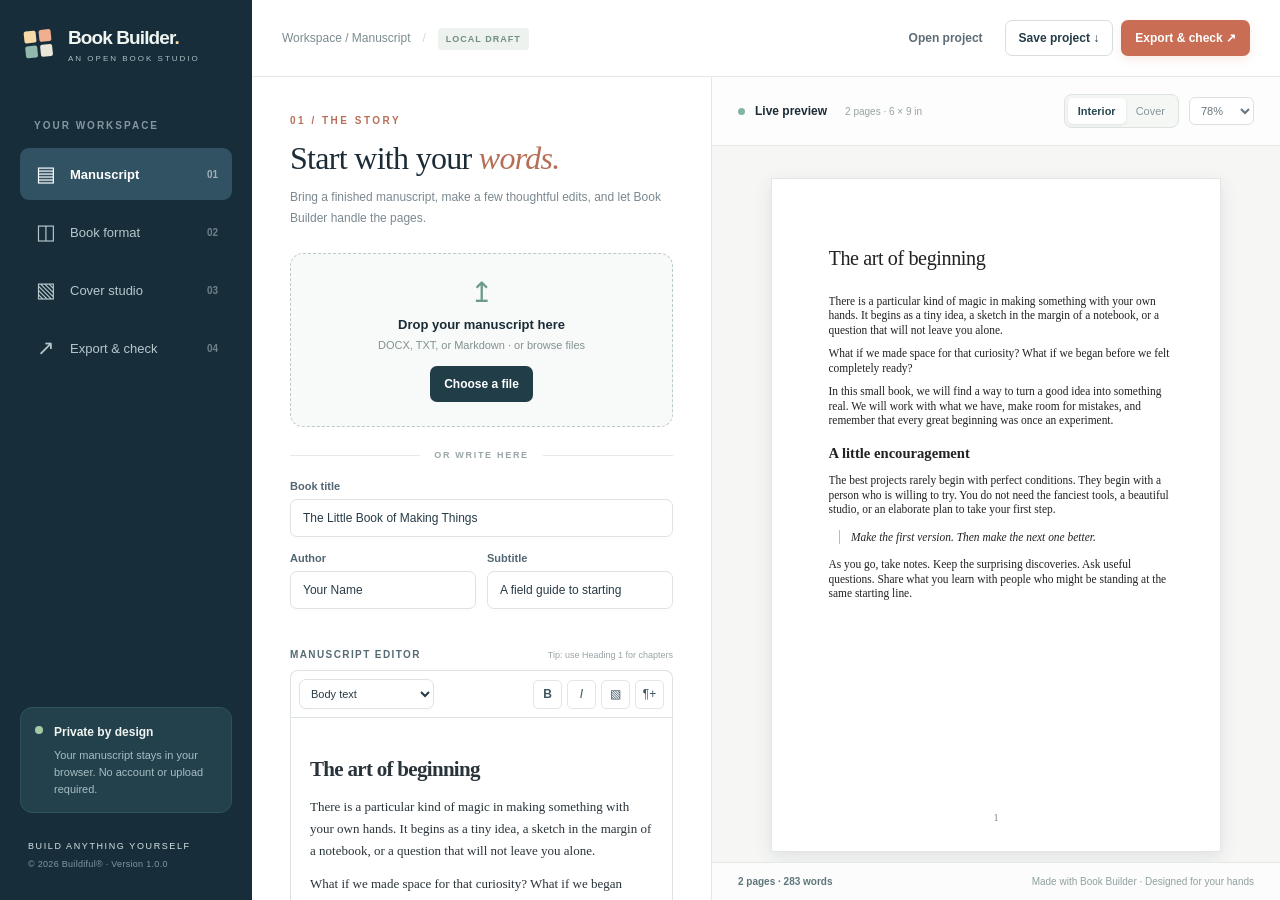
==== index.html @ 0b071a34 "First commit" ====
<!doctype html>
<html lang="en">
<head>
  <meta charset="utf-8">
  <meta name="viewport" content="width=device-width, initial-scale=1">
  <meta name="color-scheme" content="light">
  <meta name="description" content="Book Builder: a free, private, browser-based paperback formatting and cover creation studio.">
  <title>Book Builder by Buildiful®</title>
  <link rel="stylesheet" href="styles.css">
</head>
<body>
  <div class="app-shell" id="appShell">
    <aside class="sidebar">
      <div class="brand">
        <div class="brand-mark" aria-hidden="true"><span></span><span></span><span></span><span></span></div>
        <div><div class="brand-name">Book Builder<span class="brand-dot">.</span></div><div class="brand-by">AN OPEN BOOK STUDIO</div></div>
      </div>
      <div class="sidebar-caption">YOUR WORKSPACE</div>
      <nav class="section-nav" aria-label="Workspace views">
        <button type="button" class="nav-button active" data-panel="manuscript"><span class="nav-icon">▤</span><span>Manuscript</span><span class="nav-number">01</span></button>
        <button type="button" class="nav-button" data-panel="format"><span class="nav-icon">◫</span><span>Book format</span><span class="nav-number">02</span></button>
        <button type="button" class="nav-button" data-panel="cover"><span class="nav-icon">▧</span><span>Cover studio</span><span class="nav-number">03</span></button>
        <button type="button" class="nav-button" data-panel="export"><span class="nav-icon">↗</span><span>Export & check</span><span class="nav-number">04</span></button>
      </nav>
      <div class="sidebar-bottom">
        <div class="privacy-box"><span class="privacy-indicator"></span><div><strong>Private by design</strong><p>Your manuscript stays in your browser. No account or upload required.</p></div></div>
        <div class="sidebar-foot">BUILD ANYTHING YOURSELF<br><span>© 2026 Buildiful® · Version 1.0.0</span></div>
      </div>
    </aside>

    <main class="workspace">
      <header class="topbar">
        <div class="topbar-left"><span id="breadcrumb">Workspace / Manuscript</span><span class="topbar-separator">/</span><span class="draft-label">LOCAL DRAFT</span></div>
        <div class="topbar-actions"><button type="button" class="btn btn-quiet" id="loadProjectButton">Open project</button><button type="button" class="btn btn-outline" id="saveProjectButton">Save project ↓</button><button type="button" class="btn btn-primary" id="topExportButton">Export &amp; check ↗</button></div>
      </header>

      <div class="workspace-content">
        <section class="control-panel" aria-label="Book builder controls">
          <div class="panel-view active" id="panel-manuscript">
            <div class="eyebrow">01 / THE STORY</div><h1>Start with your <em>words.</em></h1><p class="subheading">Bring a finished manuscript, make a few thoughtful edits, and let Book Builder handle the pages.</p>
            <div class="upload-card" id="dropZone" tabindex="0" role="button" aria-label="Import manuscript file">
              <div class="upload-icon">↥</div><div class="upload-title">Drop your manuscript here</div><div class="upload-subtitle">DOCX, TXT, or Markdown · or browse files</div><button type="button" class="btn btn-dark" id="importButton">Choose a file</button>
              <input type="file" id="manuscriptFile" accept=".docx,.txt,.md,.markdown" hidden>
            </div>
            <div class="panel-divider"><span>OR WRITE HERE</span></div>
            <div class="field-group"><label for="bookTitle">Book title</label><input type="text" id="bookTitle" value="The Little Book of Making Things" maxlength="180"></div>
            <div class="field-row"><div class="field-group"><label for="bookAuthor">Author</label><input type="text" id="bookAuthor" value="Your Name" maxlength="120"></div><div class="field-group"><label for="bookSubtitle">Subtitle</label><input type="text" id="bookSubtitle" value="A field guide to starting" maxlength="180"></div></div>
            <div class="editor-header"><span>MANUSCRIPT EDITOR</span><span class="editor-tip">Tip: use Heading 1 for chapters</span></div>
            <div class="editor-toolbar" role="toolbar" aria-label="Formatting">
              <select id="paragraphStyle" aria-label="Paragraph style"><option value="p">Body text</option><option value="h1">Chapter heading</option><option value="h2">Section heading</option><option value="blockquote">Quote</option></select>
              <button type="button" class="tool-btn" data-command="bold" title="Bold"><b>B</b></button><button type="button" class="tool-btn" data-command="italic" title="Italic"><i>I</i></button><button type="button" class="tool-btn" id="insertImageButton" title="Insert image">▧</button><button type="button" class="tool-btn" id="insertChapterButton" title="New chapter">¶+</button>
              <input type="file" id="inlineImageFile" accept="image/png,image/jpeg,image/webp" hidden>
            </div>
            <div id="editor" class="manuscript-editor" contenteditable="true" spellcheck="true" aria-label="Manuscript content"></div>
            <div class="editor-footer"><span id="wordCount">0 words</span><button type="button" class="link-button" id="sampleButton">Restore example</button></div>
          </div>

          <div class="panel-view" id="panel-format">
            <div class="eyebrow">02 / TYPESETTING</div><h1>Make every page <em>count.</em></h1><p class="subheading">A few precise choices give your paperback the feel of a professionally composed book.</p>
            <div class="setting-section-label">THE PAGE</div>
            <div class="field-row"><div class="field-group"><label for="trimSize">Trim size</label><select id="trimSize"><option value="6x9">6 × 9 in — standard</option><option value="5x8">5 × 8 in — compact</option><option value="5.5x8.5">5.5 × 8.5 in</option><option value="8.5x11">8.5 × 11 in — workbook</option></select></div><div class="field-group"><label for="paperType">Paper</label><select id="paperType"><option value="white">White</option><option value="cream">Cream</option></select></div></div>
            <div class="field-row"><div class="field-group"><label for="insideMargin">Inside margin (in)</label><input type="number" id="insideMargin" value="0.75" min="0.375" max="2" step="0.05"></div><div class="field-group"><label for="outsideMargin">Outside margin (in)</label><input type="number" id="outsideMargin" value="0.65" min="0.25" max="2" step="0.05"></div></div>
            <div class="field-row"><div class="field-group"><label for="topMargin">Top margin (in)</label><input type="number" id="topMargin" value="0.82" min="0.3" max="2" step="0.05"></div><div class="field-group"><label for="bottomMargin">Bottom margin (in)</label><input type="number" id="bottomMargin" value="0.79" min="0.3" max="2" step="0.05"></div></div>
            <div class="setting-section-label">THE TYPOGRAPHY</div>
            <div class="field-group"><label for="bodyFont">Body typeface</label><select id="bodyFont"><option value="Georgia">Georgia — timeless serif</option><option value="Palatino Linotype">Palatino — literary serif</option><option value="Times New Roman">Times New Roman — classic serif</option><option value="Arial">Arial — clean sans serif</option></select></div>
            <div class="field-row"><div class="field-group"><label for="fontSize">Type size (pt)</label><input type="number" id="fontSize" value="11" min="8" max="16" step="0.5"></div><div class="field-group"><label for="lineHeight">Line spacing</label><select id="lineHeight"><option value="1.28">Comfortable 1.28</option><option value="1.4">Airy 1.40</option><option value="1.18">Compact 1.18</option><option value="1.55">Spacious 1.55</option></select></div></div>
            <div class="setting-section-label">BOOK DETAILS</div>
            <label class="toggle-row"><span><strong>Mirrored gutters</strong><small>Extra inner space beside the spine</small></span><input type="checkbox" id="mirrorMargins" checked><span class="switch"></span></label>
            <label class="toggle-row"><span><strong>Chapter starts on new page</strong><small>Heading 1 creates a page break</small></span><input type="checkbox" id="chapterBreaks" checked><span class="switch"></span></label>
            <label class="toggle-row"><span><strong>Page numbers</strong><small>Discreet, centered at page foot</small></span><input type="checkbox" id="showPageNumbers" checked><span class="switch"></span></label>
            <label class="toggle-row"><span><strong>Running title</strong><small>Print the book title in the header</small></span><input type="checkbox" id="showRunningTitle"><span class="switch"></span></label>
            <div class="tip-card"><strong>Made for KDP, but not KDP only.</strong><p>Book Builder creates single-page, no-bleed interiors. Fully bleeding photos and highly complex tables need another workflow in this version.</p></div>
          </div>

          <div class="panel-view" id="panel-cover">
            <div class="eyebrow">03 / THE FIRST IMPRESSION</div><h1>Give it a <em>cover.</em></h1><p class="subheading">Design a full-wrap paperback cover that automatically follows your book's final page count.</p>
            <div class="setting-section-label">COLOR STORY</div>
            <div class="swatches" id="themeSwatches"><button type="button" data-theme="ink" class="swatch active" title="Midnight ink"><span style="background:#182b3a"></span>Ink</button><button type="button" data-theme="clay" class="swatch" title="Terracotta"><span style="background:#a25248"></span>Clay</button><button type="button" data-theme="olive" class="swatch" title="Olive"><span style="background:#526951"></span>Olive</button><button type="button" data-theme="plum" class="swatch" title="Plum"><span style="background:#584264"></span>Plum</button><button type="button" data-theme="paper" class="swatch" title="Paper"><span style="background:#efe9db"></span>Paper</button></div>
            <div class="field-group"><label for="coverKicker">Short line above title</label><input type="text" id="coverKicker" value="A BEGINNER'S FIELD GUIDE" maxlength="80"></div>
            <div class="field-group"><label for="coverImprint">Imprint / publisher line</label><input type="text" id="coverImprint" value="" placeholder="Optional imprint name" maxlength="100"></div>
            <div class="field-group"><label for="backBlurb">Back cover description</label><textarea id="backBlurb" rows="6">Every idea begins with the courage to make something. This little guide is an invitation to begin with what you have, learn as you go, and enjoy every experiment along the way.</textarea></div>
            <div class="field-group"><label for="coverImage">Optional cover artwork</label><div class="inline-upload"><button type="button" class="btn btn-outline" id="artworkButton">Choose image</button><button type="button" class="link-button" id="removeArtworkButton">Remove</button><span id="artworkName">No image selected</span></div><input type="file" id="coverImage" hidden accept="image/jpeg,image/png,image/webp"></div>
            <div class="tip-card"><strong>Barcode reserved automatically.</strong><p>The PDF leaves a clear area on the bottom-right of the back cover. If you let KDP provide the ISBN, it can add the barcode when you upload.</p></div>
          </div>

          <div class="panel-view" id="panel-export">
            <div class="eyebrow">04 / THE FINISHING TOUCHES</div><h1>Ready for the <em>world?</em></h1><p class="subheading">Check the essentials, save both print PDFs, then upload them to Kindle Direct Publishing.</p>
            <div class="export-stat-grid"><div><strong id="statPages">—</strong><span>Interior pages</span></div><div><strong id="statSpine">—</strong><span>Spine width (in)</span></div></div>
            <div class="setting-section-label">BEFORE YOU EXPORT</div><div id="checks" class="check-list"></div>
            <div class="export-actions"><button type="button" class="btn btn-primary btn-large" id="exportInterior">↧ Save interior PDF</button><button type="button" class="btn btn-dark btn-large" id="exportCover">↧ Save cover PDF</button><button type="button" class="btn btn-outline btn-large" id="exportEbookCover">↧ Download eBook cover PNG</button></div>
            <div class="print-help"><strong>How the PDF buttons work</strong><p>Your browser's print dialog opens with the correct custom paper size. Choose <b>Save as PDF</b>, use <b>100% scale</b>, disable headers and footers, and keep margins at <b>None</b>. The interior and cover print as separate PDFs. Set any browser dialog options required to reproduce the preview exactly.</p></div>
            <div class="tip-card note"><strong>Final KDP check is essential.</strong><p>Review every page and both files in KDP's Print Previewer before publishing. Book Builder does not guarantee KDP acceptance.</p></div>
          </div>
        </section>

        <section class="preview-panel" aria-label="Book preview">
          <div class="preview-toolbar"><div class="preview-toolbar-left"><span class="preview-dot"></span><strong>Live preview</strong><span id="previewStatus">Preparing pages</span></div><div class="preview-toolbar-right"><div class="segmented" role="group" aria-label="Preview mode"><button type="button" id="previewInterior" class="selected">Interior</button><button type="button" id="previewCover">Cover</button></div><select id="previewZoom" aria-label="Preview scale"><option value="0.64">64%</option><option value="0.78" selected>78%</option><option value="0.92">92%</option><option value="1">100%</option></select></div></div>
          <div class="preview-scroll" id="previewScroll"><div class="preview-stage" id="interiorStage"><div class="preview-pages" id="previewPages"></div></div><div class="preview-stage cover-stage hidden" id="coverStage"><div class="cover-preview-wrapper" id="coverPreviewWrapper"><div id="coverPreview"></div></div><div class="cover-caption">Back cover · Spine · Front cover</div></div></div>
          <div class="preview-bottom"><span id="previewSummary">—</span><span>Made with Book Builder · Designed for your hands</span></div>
        </section>
      </div>
    </main>
  </div>

  <div id="printRoot" aria-hidden="true"></div>
  <input type="file" id="projectFile" accept=".json,.bookbuilder" hidden>
  <div id="toast" role="status" aria-live="polite"></div>
  <script src="app.js" defer></script>
</body>
</html>
---- styles.css ----
:root{--ink:#1c2c37;--muted:#74808a;--line:#e3e7e6;--wash:#f6f7f5;--soft:#eff3ef;--accent:#cf745b;--sidebar:#172e3a;--white:#fff;--shadow:0 16px 44px rgba(20,38,47,.08)}
*{box-sizing:border-box}html,body{margin:0;min-height:100%;font-family:Inter,-apple-system,BlinkMacSystemFont,"Segoe UI",sans-serif;color:var(--ink)}button,input,textarea,select{font:inherit}button{cursor:pointer}button:disabled{opacity:.55;cursor:not-allowed}button:focus-visible,input:focus-visible,select:focus-visible,textarea:focus-visible,[contenteditable]:focus-visible{outline:2px solid #7da899;outline-offset:2px}.hidden{display:none!important}.app-shell{min-height:100vh;display:flex}.sidebar{width:252px;background:var(--sidebar);color:#eff4f1;flex-shrink:0;display:flex;flex-direction:column;padding:27px 20px;min-height:100vh;position:sticky;top:0;height:100vh}.brand{display:flex;align-items:center;gap:12px;margin:0 5px 57px}.brand-mark{width:31px;height:31px;display:grid;grid-template-columns:repeat(2,12px);grid-template-rows:repeat(2,12px);gap:3px;transform:rotate(-6deg)}.brand-mark span{background:#f8d9a8;border-radius:2px}.brand-mark span:nth-child(2){background:#f1ae90}.brand-mark span:nth-child(3){background:#93b9ac}.brand-mark span:nth-child(4){background:#eae7da}.brand-name{font-size:19px;letter-spacing:-.9px;font-weight:750}.brand-dot{color:#f8d9a8}.brand-by{font-size:8px;letter-spacing:2px;color:#aac0c5;margin-top:5px}.sidebar-caption{font-size:10px;letter-spacing:2px;color:#8297a1;margin:0 14px 17px;font-weight:700}.section-nav{display:flex;flex-direction:column;gap:6px}.nav-button{display:flex;align-items:center;gap:13px;padding:14px 14px;background:transparent;border:0;color:#b6c7cc;border-radius:9px;text-align:left;font-size:13px}.nav-button:hover{background:#254452}.nav-button.active{background:#315262;color:white;font-weight:700}.nav-icon{font-size:21px;font-weight:300;width:23px;text-align:center}.nav-number{margin-left:auto;font-size:10px;opacity:.54;font-weight:600}.sidebar-bottom{margin-top:auto}.privacy-box{display:flex;gap:11px;background:#23414c;border:1px solid #31515c;border-radius:12px;padding:14px;margin-bottom:24px}.privacy-indicator{width:8px;height:8px;background:#a6c9a2;border-radius:50%;flex-shrink:0;margin-top:4px}.privacy-box strong{font-size:12px}.privacy-box p{font-size:11px;line-height:1.55;color:#a8bdc2;margin:7px 0 0}.sidebar-foot{font-size:9px;letter-spacing:1.6px;line-height:2;color:#d4e2e2;padding:0 8px}.sidebar-foot span{letter-spacing:.3px;color:#8297a1}.workspace{flex:1;min-width:0;background:#fff}.topbar{min-height:77px;border-bottom:1px solid var(--line);display:flex;align-items:center;justify-content:space-between;padding:15px 30px;gap:16px}.topbar-left{font-size:12px;color:#7c8b90}.topbar-separator{margin:0 12px;color:#d1d8d8}.draft-label{font-size:9px;background:#edf2ee;color:#729081;padding:6px 8px;border-radius:4px;font-weight:750;letter-spacing:1px}.topbar-actions{display:flex;align-items:center;gap:8px}.btn{border:1px solid transparent;border-radius:7px;padding:10px 13px;font-size:12px;font-weight:700;white-space:nowrap;transition:background .15s,transform .15s}.btn:active{transform:translateY(1px)}.btn-quiet{background:transparent;color:#5d6c76}.btn-quiet:hover{background:#f1f3f2}.btn-outline{background:white;color:#243c48;border-color:#d7dedc}.btn-outline:hover{background:#f7f9f7}.btn-primary{background:#c96d54;color:white;box-shadow:0 4px 10px #c96d5422}.btn-primary:hover{background:#b95b45}.btn-dark{background:#203d48;color:white}.btn-dark:hover{background:#325661}.btn-large{width:100%;padding:14px 16px;font-size:13px}.workspace-content{display:grid;grid-template-columns:minmax(370px,460px) minmax(480px,1fr);min-height:calc(100vh - 77px)}.control-panel{padding:38px 38px 55px;max-height:calc(100vh - 77px);overflow:auto;border-right:1px solid var(--line);scrollbar-width:thin}.panel-view{display:none}.panel-view.active{display:block}.eyebrow{font-size:10px;letter-spacing:2.5px;color:#b86f59;font-weight:800;margin-bottom:14px}.panel-view h1{font-family:Georgia,serif;font-size:32px;line-height:1.17;letter-spacing:-.7px;font-weight:500;margin:0 0 10px}.panel-view h1 em{color:#b76e57;font-style:italic}.subheading{font-size:12px;line-height:1.75;color:#7a8890;margin:0 0 24px}.upload-card{border:1.6px dashed #bdcbc8;background:#f7faf8;border-radius:13px;text-align:center;padding:24px 15px;margin-bottom:23px;transition:background .2s}.upload-card.drag-over{background:#dcece4;border-color:#83a999}.upload-icon{font-size:28px;color:#6c9b8c;line-height:1.1;margin-bottom:8px}.upload-title{font-size:13px;font-weight:750}.upload-subtitle{font-size:11px;color:#839193;margin:7px 0 15px}.panel-divider{display:flex;align-items:center;gap:14px;color:#9aa6a8;font-size:9px;letter-spacing:1.7px;font-weight:700;margin:13px 0 20px}.panel-divider:before,.panel-divider:after{content:"";height:1px;background:#e5e9e8;flex:1}.field-group{margin-bottom:15px;min-width:0}.field-group label{font-size:11px;color:#526673;font-weight:750;display:block;margin-bottom:7px}.field-group input,.field-group select,.field-group textarea,.editor-toolbar select{font-size:12px;width:100%;border:1px solid #dce3e1;border-radius:7px;background:white;color:#273b46;padding:11px 12px;box-shadow:0 2px 3px #15273004}.field-group textarea{min-height:100px;resize:vertical;line-height:1.55}.field-row{display:flex;gap:11px}.field-row>.field-group{flex:1}.editor-header{display:flex;align-items:center;justify-content:space-between;gap:10px;font-size:10px;letter-spacing:1.4px;font-weight:800;color:#566b73;margin:25px 0 10px}.editor-tip{font-size:9px;color:#9aa4a6;letter-spacing:0;font-weight:400}.editor-toolbar{display:flex;gap:5px;border:1px solid #dce3e1;border-bottom:0;padding:8px;border-radius:8px 8px 0 0;align-items:center}.editor-toolbar select{width:135px;padding:7px;font-size:11px;margin-right:auto}.tool-btn{height:29px;min-width:29px;border:1px solid #e2e6e6;border-radius:5px;background:#fff;font-size:12px;color:#3d5662}.tool-btn:hover{background:#eff3ef}.manuscript-editor{padding:20px 19px;border:1px solid #dce3e1;border-radius:0 0 8px 8px;height:275px;overflow:auto;font:13px/1.7 Georgia,serif;color:#29343a;white-space:normal;outline:0}.manuscript-editor h1{font:700 21px/1.3 Georgia,serif;margin:18px 0 12px}.manuscript-editor h2{font:700 16px/1.4 Georgia,serif;margin:14px 0 8px}.manuscript-editor p{margin:0 0 11px}.manuscript-editor img{max-width:100%;height:auto}.manuscript-editor blockquote{margin:10px 15px;padding-left:13px;border-left:2px solid #afc2b7;color:#607477}.editor-footer{display:flex;align-items:center;justify-content:space-between;font-size:11px;color:#859092;margin-top:10px}.link-button{border:0;background:transparent;color:#b16c59;font-weight:700;padding:5px 0;font-size:11px}.setting-section-label{margin:28px 0 15px;padding-bottom:9px;border-bottom:1px solid #e9edeb;color:#71818a;font-size:10px;letter-spacing:1.75px;font-weight:800}.toggle-row{display:flex;align-items:center;justify-content:space-between;cursor:pointer;padding:12px 0;gap:8px;border-bottom:1px solid #f0f1f0}.toggle-row strong{font-size:12px;font-weight:700;display:block}.toggle-row small{font-size:10px;color:#89979d;display:block;margin-top:4px}.toggle-row input{position:absolute;opacity:0}.switch{width:38px;height:22px;background:#d8e0dd;border-radius:20px;position:relative;flex-shrink:0;transition:background .2s}.switch:after{content:"";height:16px;width:16px;background:white;border-radius:50%;position:absolute;top:3px;left:3px;box-shadow:0 1px 2px #0003;transition:left .2s}.toggle-row input:checked+.switch{background:#86a999}.toggle-row input:checked+.switch:after{left:19px}.tip-card{padding:15px;background:#f4f7f4;border-radius:9px;border-left:3px solid #8cafa0;margin-top:24px}.tip-card strong{font-size:12px}.tip-card p{font-size:11px;line-height:1.65;color:#6d8087;margin:6px 0 0}.tip-card.note{background:#fcf7ee;border-color:#e5c491}.swatches{display:flex;justify-content:space-between;gap:7px}.swatch{border:1px solid transparent;background:transparent;border-radius:8px;display:flex;flex-direction:column;align-items:center;gap:6px;font-size:10px;color:#8a969a;padding:7px 3px;min-width:49px}.swatch>span{height:32px;width:32px;border-radius:50%;display:block;border:1px solid #ddd}.swatch.active{background:#f1f4f2;border-color:#d9e2dd;color:#253b41;font-weight:700}.inline-upload{display:flex;align-items:center;gap:9px;flex-wrap:wrap}.inline-upload>span{font-size:10px;color:#9da8a7}.export-stat-grid{display:grid;grid-template-columns:1fr 1fr;gap:12px;margin-bottom:15px}.export-stat-grid>div{background:#f4f7f5;border-radius:10px;padding:19px}.export-stat-grid strong{display:block;font-family:Georgia,serif;font-size:25px;font-weight:500}.export-stat-grid span{font-size:11px;color:#879497}.check-list{display:flex;flex-direction:column;gap:8px}.check-item{display:flex;gap:11px;align-items:flex-start;padding:11px 12px;background:#f8f9f8;border:1px solid #e8ece9;border-radius:8px;font-size:11px;line-height:1.5;color:#4d6269}.check-symbol{flex-shrink:0;display:grid;place-items:center;width:19px;height:19px;border-radius:50%;background:#d6e9de;color:#47765f;font-size:12px;font-weight:bold}.check-item.warn .check-symbol{background:#f8e6c9;color:#a16b32}.export-actions{margin-top:25px;display:grid;gap:9px}.print-help{margin-top:19px;padding:17px;border:1px solid #d9e3e0;border-radius:9px;background:#fff}.print-help strong{font-size:12px}.print-help p{font-size:11px;line-height:1.7;color:#6a7a7f;margin:7px 0 0}
.preview-panel{min-width:0;background:var(--wash);display:flex;flex-direction:column;max-height:calc(100vh - 77px);overflow:hidden}.preview-toolbar{background:#fcfdfc;display:flex;align-items:center;justify-content:space-between;padding:17px 26px;border-bottom:1px solid #e4e8e6;gap:15px;flex-wrap:wrap}.preview-toolbar-left,.preview-toolbar-right{display:flex;gap:10px;align-items:center}.preview-toolbar-left strong{font-size:12px}.preview-toolbar-left #previewStatus{font-size:10px;color:#96a3a1;margin-left:8px}.preview-dot{width:7px;height:7px;border-radius:50%;background:#83b4a0}.segmented{display:flex;gap:0;border:1px solid #dce2df;padding:3px;border-radius:8px;background:#f5f7f5}.segmented button{background:transparent;border:0;font-size:11px;padding:7px 10px;border-radius:5px;color:#889499}.segmented button.selected{background:#fff;color:#2b4850;box-shadow:0 1px 3px #20343b1a;font-weight:700}#previewZoom{padding:6px 7px;border:1px solid #dbe2de;border-radius:6px;font-size:11px;color:#65747b;background:white}.preview-scroll{overflow:auto;flex:1;min-height:0;padding:32px 25px 45px}.preview-stage{min-height:100%;display:flex;align-items:center;flex-direction:column}.preview-pages{display:flex;flex-direction:column;align-items:center;gap:25px;zoom:.78}.paper-page{position:relative;width:var(--trim-width);height:var(--trim-height);background:white;box-shadow:0 7px 22px #132c371a;border:1px solid #e5e6e3;overflow:hidden;flex:none;print-color-adjust:exact}.paper-page .page-content{position:absolute;top:var(--top-margin);bottom:var(--bottom-margin);left:var(--page-left);right:var(--page-right);overflow:hidden;font-family:var(--body-font);font-size:var(--font-size);line-height:var(--line-height);color:#222}.page-content p,.page-content blockquote{margin:0 0 .115in;overflow-wrap:break-word;hyphens:auto;orphans:2;widows:2}.page-content h1{font-family:Georgia,serif;font-size:1.76em;font-weight:500;line-height:1.24;letter-spacing:-.02em;margin:.08in 0 .3in;break-after:avoid}.page-content h2{font-family:Georgia,serif;font-size:1.28em;line-height:1.3;margin:.21in 0 .14in;break-after:avoid}.page-content blockquote{border-left:2px solid #b5beba;padding-left:14px;margin:.17in 0 .17in .14in;font-style:italic}.page-content img{display:block;max-width:100%;max-height:4.4in;width:auto;height:auto;margin:0 auto .18in;object-fit:contain}.page-content figure{margin:0 auto .16in;text-align:center}.page-content figcaption{font:italic 8pt/1.4 Georgia,serif;color:#777;margin-top:5px}.page-number{position:absolute;bottom:.37in;left:0;right:0;text-align:center;font:9pt Georgia,serif;color:#777}.running-title{position:absolute;top:.36in;left:var(--page-left);right:var(--page-right);text-align:center;text-transform:uppercase;letter-spacing:.11em;color:#777;font:7pt Arial,sans-serif}.paper-page .page-corner{position:absolute;bottom:10px;right:13px;font:9px Arial,sans-serif;color:#9facad;display:none}.cover-stage{padding:60px 12px}.cover-preview-wrapper{width:100%;max-width:780px;filter:drop-shadow(0 15px 18px #182d3625)}.cover-preview-wrapper svg{display:block;width:100%;height:auto}.cover-caption{font-size:11px;margin:22px;color:#93a1a3;letter-spacing:1px}.preview-bottom{border-top:1px solid #e3e8e5;background:#fbfcfb;padding:13px 26px;display:flex;justify-content:space-between;gap:10px;color:#91a0a0;font-size:10px}.preview-bottom span:first-child{color:#5e767b;font-weight:700}#toast{position:fixed;bottom:25px;right:27px;z-index:1000;display:none;padding:13px 19px;color:#fff;background:#203d48;box-shadow:var(--shadow);font-size:12px;border-radius:8px;max-width:350px;line-height:1.5}#toast.show{display:block}#printRoot{display:none}
@media(max-width:1250px){.sidebar{width:205px}.brand-name{font-size:16px}.control-panel{padding:29px 24px}.workspace-content{grid-template-columns:minmax(350px,440px) minmax(370px,1fr)}.topbar{padding:12px 22px}}@media(max-width:1000px){.sidebar{width:68px;padding:25px 10px}.brand{margin:0 auto 45px}.brand-name,.brand-by,.sidebar-caption,.nav-button span:not(.nav-icon),.sidebar-bottom{display:none}.nav-button{justify-content:center;padding:13px 8px}.nav-icon{font-size:22px}.workspace-content{grid-template-columns:minmax(320px,45%) minmax(365px,55%)}}@media(max-width:780px){.app-shell{display:block}.sidebar{width:100%;height:auto;min-height:0;position:relative;display:flex;flex-direction:row;padding:10px 15px;justify-content:space-between}.brand{margin:0 16px 0 0}.brand-name{display:block}.brand-by{display:none}.section-nav{display:flex;flex-direction:row}.nav-button{padding:9px 10px}.nav-icon{font-size:20px}.topbar{gap:7px}.topbar-left .draft-label,.topbar-separator{display:none}.topbar-actions{gap:3px}.topbar-actions .btn{padding:8px 7px;font-size:10px}.workspace-content{display:flex;flex-direction:column}.control-panel{max-height:none;overflow:visible;border-right:0}.preview-panel{max-height:none;height:auto;min-height:650px}.preview-scroll{min-height:520px;max-height:900px}.preview-bottom span:last-child{display:none}}@media(max-width:470px){.sidebar{padding:8px}.brand{gap:7px}.brand-name{font-size:13px}.brand-mark{width:25px;height:25px;grid-template-columns:repeat(2,10px);grid-template-rows:repeat(2,10px)}.nav-button{padding:5px}.nav-icon{font-size:17px}.control-panel{padding:28px 20px}.topbar-actions #loadProjectButton{display:none}.preview-toolbar{padding:12px}.field-row{gap:8px}}
@media print{
  *,*::before,*::after{box-shadow:none!important;text-shadow:none!important}
  html,body{margin:0!important;padding:0!important;background:white!important;overflow:visible!important}
  #appShell,#toast{display:none!important}
  #printRoot{display:block!important;margin:0!important;padding:0!important}
  #printRoot .paper-page{border:0!important;box-shadow:none!important;margin:0!important;break-after:page;page-break-after:always;overflow:hidden!important;print-color-adjust:exact!important}
  #printRoot .paper-page:last-child{break-after:auto;page-break-after:auto}
  #printRoot .print-cover-svg{display:block;width:100%;height:100%;margin:0!important;padding:0!important;print-color-adjust:exact!important}
  #printRoot .print-cover-svg svg{display:block;width:100%;height:100%}
}
.page-content ul,.page-content ol{padding-left:.25in;margin:0 0 .16in}.page-content li{margin-bottom:.05in}.page-content p,.page-content h1,.page-content h2{overflow-wrap:anywhere}.page-content .split-probe{display:contents}
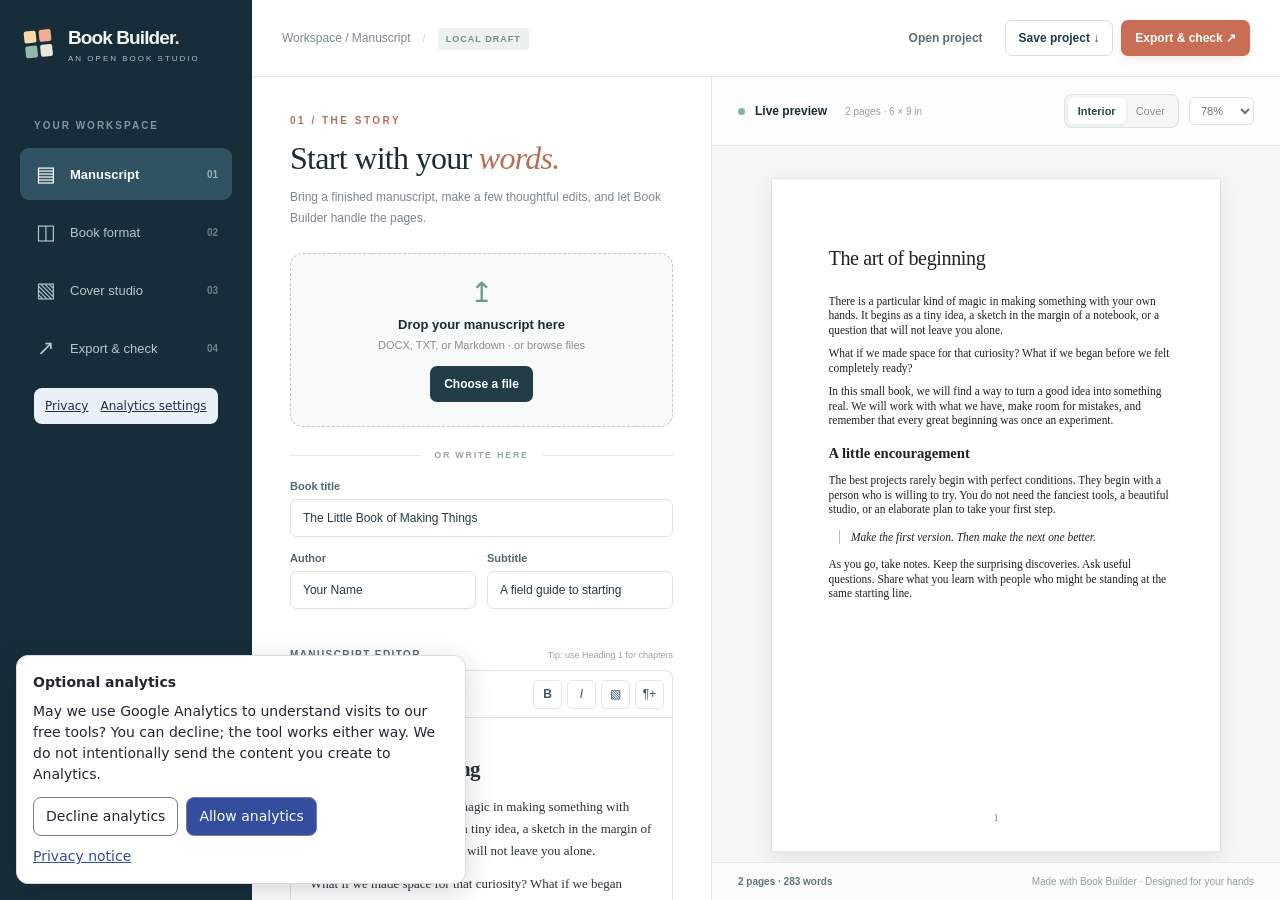
==== commit 023206a5: "Added consent-based Google Analytics" ====
--- a/index.html
+++ b/index.html
@@ -6,7 +6,20 @@
   <meta name="color-scheme" content="light">
   <meta name="description" content="Book Builder: a free, private, browser-based paperback formatting and cover creation studio.">
   <title>Book Builder by Buildiful®</title>
+  <link rel="icon" type="image/x-icon" href="assets/favicon.ico">
+  <link rel="icon" type="image/png" sizes="32x32" href="assets/favicon-32x32.png">
+  <link rel="icon" type="image/png" sizes="16x16" href="assets/favicon-16x16.png">
+  <link rel="apple-touch-icon" sizes="180x180" href="assets/apple-touch-icon.png">
   <link rel="stylesheet" href="styles.css">
+
+  <script
+    defer
+    src="./buildiful-analytics-consent.js"
+    data-measurement-id="G-TG14RBXLTF"
+    data-tool-name="Book Builder"
+    data-privacy-url="./privacy.html">
+  </script>
+
 </head>
 <body>
   <div class="app-shell" id="appShell">
@@ -21,6 +34,10 @@
         <button type="button" class="nav-button" data-panel="format"><span class="nav-icon">◫</span><span>Book format</span><span class="nav-number">02</span></button>
         <button type="button" class="nav-button" data-panel="cover"><span class="nav-icon">▧</span><span>Cover studio</span><span class="nav-number">03</span></button>
         <button type="button" class="nav-button" data-panel="export"><span class="nav-icon">↗</span><span>Export & check</span><span class="nav-number">04</span></button>
+      </nav>
+      <nav aria-label="Privacy and analytics" style="display:flex;flex-wrap:wrap;gap:6px 12px;margin:14px 14px 0;padding:9px 11px;border-radius:8px;background:#eaf0f7;color:#203047;font:12px/1.5 system-ui,-apple-system,sans-serif;">
+        <a href="./privacy.html" style="color:inherit;text-decoration:underline;">Privacy</a>
+        <a href="./privacy.html" data-buildiful-analytics-settings style="color:inherit;text-decoration:underline;cursor:pointer;">Analytics settings</a>
       </nav>
       <div class="sidebar-bottom">
         <div class="privacy-box"><span class="privacy-indicator"></span><div><strong>Private by design</strong><p>Your manuscript stays in your browser. No account or upload required.</p></div></div>
